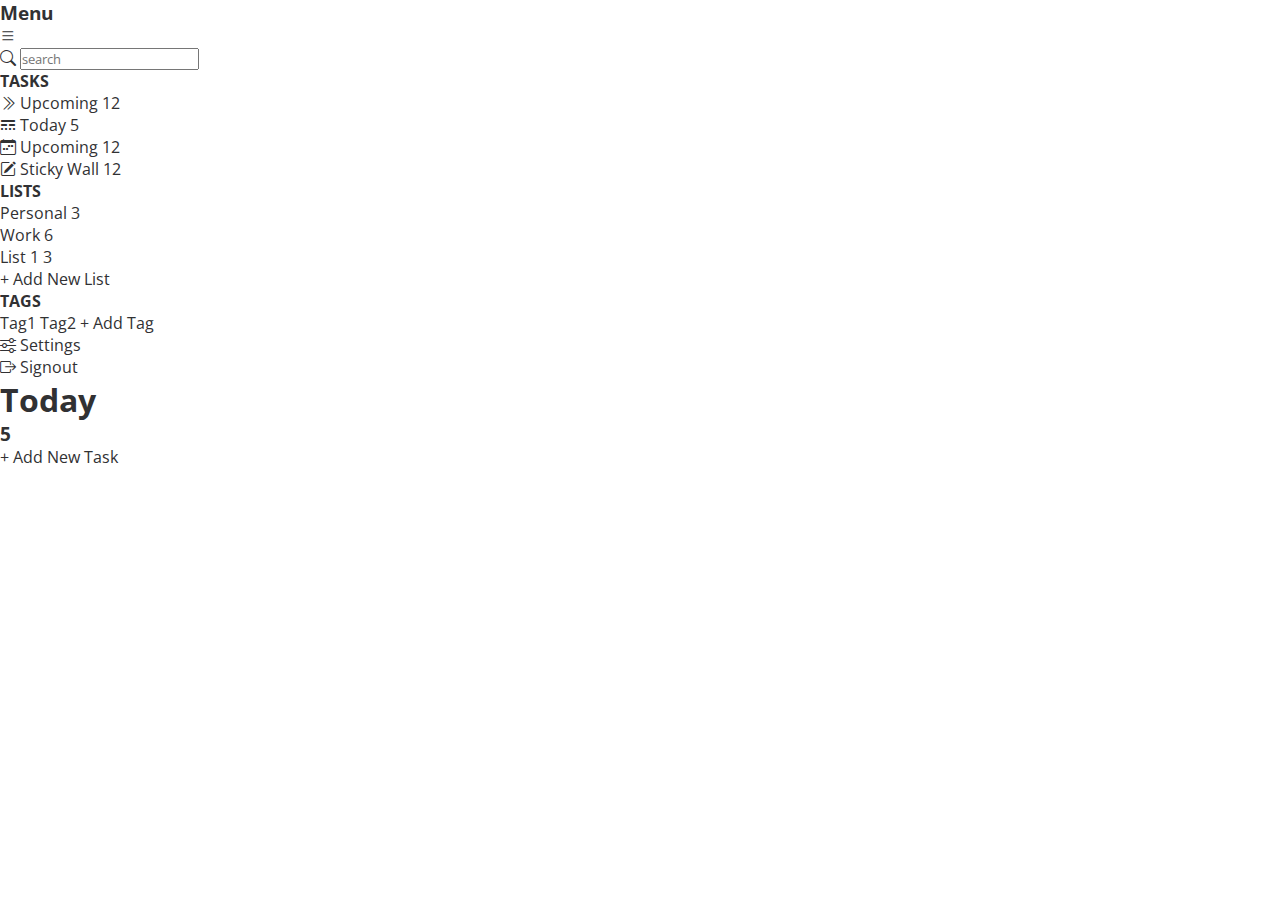
==== index.html @ 086d1498 "HTML dummy" ====
<!DOCTYPE html>
<html lang="en">
  <head>
    <meta charset="UTF-8" />
    <meta name="viewport" content="width=device-width, initial-scale=1.0" />
    <link
      href="https://fonts.googleapis.com/css2?family=Open+Sans:ital,wght@0,300..800;1,300..800&display=swap"
      rel="stylesheet"
    />
    <!--Bootstrap CDN-->
    <link
      href="https://cdn.jsdelivr.net/npm/bootstrap-icons@1.8.1/font/bootstrap-icons.css"
      rel="stylesheet"
    />

    <link rel="stylesheet" href="style.css" />
    <script src="app.js"></script>
    <title>Madue Todo App</title>
  </head>
  <body>
    <div class="todo">
      <div class="todoWrapper">
        <div class="sideNav">
          <div class="todoTop">
            <h3 class="title">Menu</h3>
            <div class="collapsible">
              <i class="bi bi-list"></i>
            </div>
          </div>
          <div class="search">
            <i class="bi bi-search"></i>
            <input type="text" placeholder="search" class="searchInput" />
          </div>
          <div class="sideMenu">
            <h4 class="sideMenuHeading">TASKS</h4>
            <div class="menuItem">
              <i class="bi bi-chevron-double-right"></i>
              <span class="menuItemTitle">Upcoming</span>
              <span class="menuItemCount">12</span>
            </div>
            <div class="menuItem">
              <i class="bi bi-border-style"></i>
              <span class="menuItemTitle">Today</span>
              <span class="menuItemCount">5</span>
            </div>
            <div class="menuItem">
              <i class="bi bi-calendar-week"></i>
              <span class="menuItemTitle">Upcoming</span>
              <span class="menuItemCount">12</span>
            </div>
            <div class="menuItem">
              <i class="bi bi-pencil-square"></i>
              <span class="menuItemTitle">Sticky Wall</span>
              <span class="menuItemCount">12</span>
            </div>
          </div>

          <div class="sideMenu">
            <h4 class="sideMenuHeading">LISTS</h4>
            <div class="menuItem">
              <span class="redbar"></span>
              <span class="menuItemTitle">Personal</span>
              <span class="menuItemCount">3</span>
            </div>
            <div class="menuItem">
              <span class="bluebar"></span>
              <span class="menuItemTitle">Work</span>
              <span class="menuItemCount">6</span>
            </div>
            <div class="menuItem">
              <span class="yellowbar"></span>
              <span class="menuItemTitle">List 1</span>
              <span class="menuItemCount">3</span>
            </div>
            <div class="menuItem" onclick="handleAddNewList()">
              <span>+</span>
              <span>Add New List</span>
            </div>
          </div>

          <div class="sideMenu">
            <h4 class="sideMenuHeading">TAGS</h4>
            <span class="tag">Tag1</span>
            <span class="tag">Tag2</span>
            <span class="tag">+ Add Tag</span>
          </div>

          <div class="sideNavFooter">
            <div>
              <i class="bi bi-sliders"></i>
              <span>Settings</span>
            </div>
            <div>
              <i class="bi bi-box-arrow-right"></i>
              <span>Signout</span>
            </div>
          </div>
        </div>

        <!--Main Body-->
        <div class="mainBody">
          <div class="mainBodyTop">
            <h1 class="mainBodyHeader">Today</h1>
            <h3 class="mainBodyDate">5</h3>
          </div>
          <div>
            <span>+ Add New Task</span>
          </div>
        </div>

        <div class="taskBar"></div>
      </div>
    </div>
  </body>
</html>
---- style.css ----
* {
  margin: 0;
  padding: 0;
  color: #313133;
  font-family: "Open Sans", sans-serif;
}
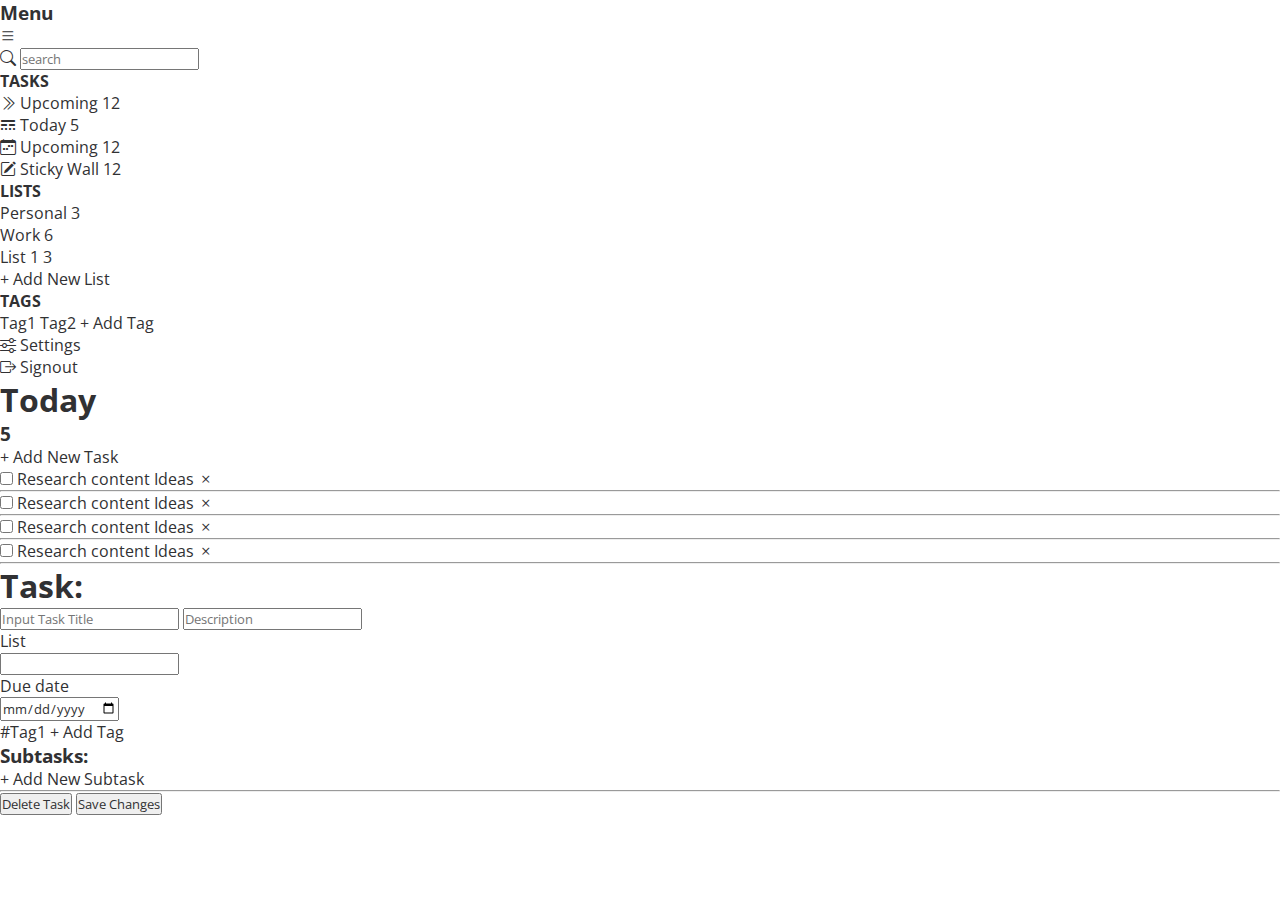
==== commit afe28d28: "HTML dummy done" ====
--- a/index.html
+++ b/index.html
@@ -103,12 +103,83 @@
             <h1 class="mainBodyHeader">Today</h1>
             <h3 class="mainBodyDate">5</h3>
           </div>
-          <div>
+          <div class="addNewBtn">
             <span>+ Add New Task</span>
+          </div>
+          <div class="todolist">
+            <ul>
+              <li class="listItem">
+                <input type="checkbox" id="checkbox" />
+                Research content Ideas
+                <i class="bi bi-x"></i>
+                <hr class="listItemhr" />
+              </li>
+              <li class="listItem">
+                <input type="checkbox" id="checkbox" />
+                Research content Ideas
+                <i class="bi bi-x"></i>
+                <hr class="listItemhr" />
+              </li>
+              <li class="listItem">
+                <input type="checkbox" id="checkbox" />
+                Research content Ideas
+                <i class="bi bi-x"></i>
+                <hr class="listItemhr" />
+              </li>
+              <li class="listItem">
+                <input type="checkbox" id="checkbox" />
+                Research content Ideas
+                <i class="bi bi-x"></i>
+                <hr class="listItemhr" />
+              </li>
+            </ul>
           </div>
         </div>
 
-        <div class="taskBar"></div>
+        <div class="taskbar">
+          <div class="taskbarWrapper">
+            <h1>Task:</h1>
+            <input
+              type="text"
+              id="taskbarTitle"
+              placeholder="Input Task Title"
+            />
+            <input type="text" placeholder="Description" id="taskbarDesc" />
+            <div class="taskbarSelect">
+              <span>List</span>
+              <div>
+                <input list="items" />
+                <datalist id="items">
+                  <option value="Personal"></option>
+                  <option value="Non-Personal"></option>
+                  <option value="Guest"></option>
+                </datalist>
+              </div>
+            </div>
+            <div class="taskbarSelect">
+              <span>Due date</span>
+              <div>
+                <input type="date" />
+              </div>
+            </div>
+            <div class="taskbarTag">
+              <span class="tag">#Tag1</span>
+              <span class="tag">+ Add Tag</span>
+            </div>
+            <div class="subtask">
+              <h3>Subtasks:</h3>
+              <ul>
+                <li>+ Add New Subtask</li>
+                <hr />
+              </ul>
+            </div>
+
+            <div class="taskBtn">
+              <button type="Submit" class="taskbtnItem">Delete Task</button>
+              <button type="Submit" class="taskbtnItem">Save Changes</button>
+            </div>
+          </div>
+        </div>
       </div>
     </div>
   </body>
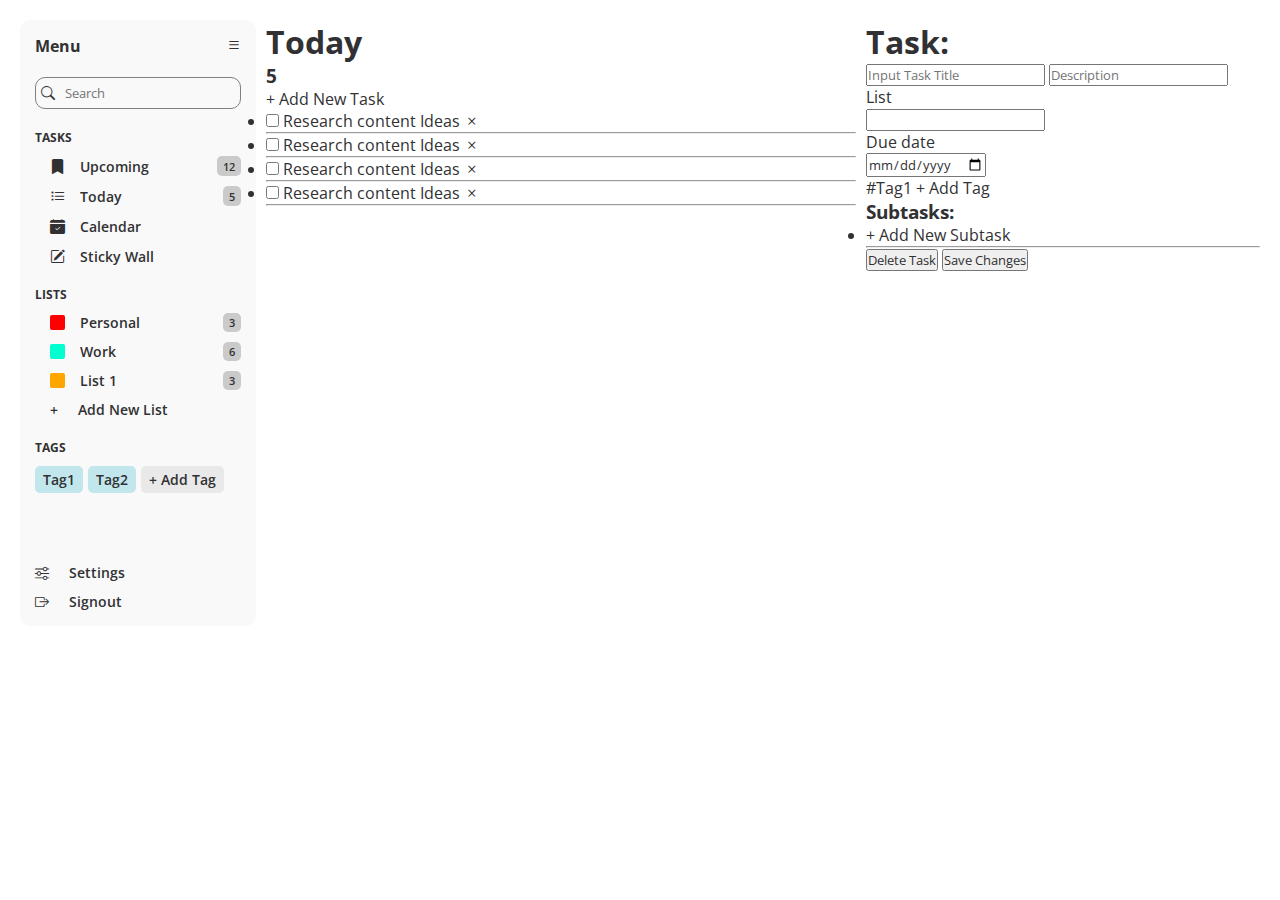
==== commit c9df950d: "Side navbar styled" ====
--- a/index.html
+++ b/index.html
@@ -29,68 +29,84 @@
           </div>
           <div class="search">
             <i class="bi bi-search"></i>
-            <input type="text" placeholder="search" class="searchInput" />
+            <input type="text" placeholder="Search" class="searchInput" />
           </div>
           <div class="sideMenu">
             <h4 class="sideMenuHeading">TASKS</h4>
             <div class="menuItem">
-              <i class="bi bi-chevron-double-right"></i>
-              <span class="menuItemTitle">Upcoming</span>
+              <div class="menuItemIcon">
+                <i class="bi bi-bookmark-fill"></i>
+                <span class="menuItemTitle">Upcoming</span>
+              </div>
               <span class="menuItemCount">12</span>
             </div>
             <div class="menuItem">
-              <i class="bi bi-border-style"></i>
-              <span class="menuItemTitle">Today</span>
+              <div class="menuItemIcon">
+                <i class="bi bi-list-task"></i>
+                <span class="menuItemTitle">Today</span>
+              </div>
               <span class="menuItemCount">5</span>
             </div>
             <div class="menuItem">
-              <i class="bi bi-calendar-week"></i>
-              <span class="menuItemTitle">Upcoming</span>
-              <span class="menuItemCount">12</span>
-            </div>
-            <div class="menuItem">
-              <i class="bi bi-pencil-square"></i>
-              <span class="menuItemTitle">Sticky Wall</span>
-              <span class="menuItemCount">12</span>
+              <div class="menuItemIcon">
+                <i class="bi bi-calendar-check-fill"></i>
+                <span class="menuItemTitle">Calendar</span>
+              </div>
+            </div>
+            <div class="menuItem">
+              <div class="menuItemIcon">
+                <i class="bi bi-pencil-square"></i>
+                <span class="menuItemTitle">Sticky Wall</span>
+              </div>
             </div>
           </div>
 
           <div class="sideMenu">
             <h4 class="sideMenuHeading">LISTS</h4>
             <div class="menuItem">
-              <span class="redbar"></span>
-              <span class="menuItemTitle">Personal</span>
+              <div class="menuItemIcon">
+                <span class="redbar"></span>
+                <span class="menuItemTitle">Personal</span>
+              </div>
               <span class="menuItemCount">3</span>
             </div>
             <div class="menuItem">
-              <span class="bluebar"></span>
-              <span class="menuItemTitle">Work</span>
+              <div class="menuItemIcon">
+                <span class="bluebar"></span>
+                <span class="menuItemTitle">Work</span>
+              </div>
               <span class="menuItemCount">6</span>
             </div>
             <div class="menuItem">
-              <span class="yellowbar"></span>
-              <span class="menuItemTitle">List 1</span>
+              <div class="menuItemIcon">
+                <span class="yellowbar"></span>
+                <span class="menuItemTitle">List 1</span>
+              </div>
               <span class="menuItemCount">3</span>
             </div>
             <div class="menuItem" onclick="handleAddNewList()">
-              <span>+</span>
-              <span>Add New List</span>
+              <div>
+                <span>+ &nbsp; &nbsp;</span>
+                <span>Add New List</span>
+              </div>
             </div>
           </div>
 
           <div class="sideMenu">
             <h4 class="sideMenuHeading">TAGS</h4>
-            <span class="tag">Tag1</span>
-            <span class="tag">Tag2</span>
-            <span class="tag">+ Add Tag</span>
+            <div class="sideMenuTag">
+              <span class="sidetag">Tag1</span>
+              <span class="sidetag">Tag2</span>
+              <span class="taglink"><a href="#">+ Add Tag</a></span>
+            </div>
           </div>
 
           <div class="sideNavFooter">
-            <div>
+            <div class="sideNavFooterItem">
               <i class="bi bi-sliders"></i>
               <span>Settings</span>
             </div>
-            <div>
+            <div class="sideNavFooterItem">
               <i class="bi bi-box-arrow-right"></i>
               <span>Signout</span>
             </div>
--- a/style.css
+++ b/style.css
@@ -4,3 +4,122 @@
   color: #313133;
   font-family: "Open Sans", sans-serif;
 }
+.todo {
+  padding: 20px;
+}
+.todoWrapper {
+  display: grid;
+  grid-template-columns: 1.2fr 3fr 2fr;
+  gap: 10px;
+}
+.sideNav {
+  background: #faf9f9;
+  display: flex;
+  flex-direction: column;
+  gap: 20px;
+  padding: 15px;
+  border-radius: 10px;
+  font-size: 14px;
+  font-weight: 600;
+}
+.todoTop {
+  display: flex;
+  justify-content: space-between;
+}
+.collapsible {
+  cursor: pointer;
+}
+.search {
+  display: flex;
+  gap: 10px;
+  align-items: center;
+  border: 1.5px solid #808080;
+  border-radius: 10px;
+  padding: 5px;
+}
+.searchInput {
+  width: 150px;
+  border: none;
+  height: 20px;
+  background: none;
+}
+.searchInput:focus {
+  outline: none;
+}
+.sideMenu {
+  display: flex;
+  flex-direction: column;
+  gap: 10px;
+}
+.sideMenuHeading {
+  font-size: 12px !important;
+}
+.menuItem {
+  display: flex;
+  justify-content: space-between;
+  margin-left: 15px;
+}
+.menuItemIcon {
+  display: flex;
+  gap: 15px;
+  align-items: center;
+}
+.menuItemIcon i {
+  font-size: 15px;
+  font-weight: 600;
+}
+.menuItemCount {
+  background: #cacaca;
+  padding: 0 6px;
+  font-size: 11px;
+  border-radius: 5px;
+  display: flex;
+  align-items: center;
+}
+.redbar {
+  background: red;
+  width: 15px;
+  height: 15px;
+  border-radius: 2px;
+}
+.bluebar {
+  background: #00ffd1;
+  width: 15px;
+  height: 15px;
+  border-radius: 2px;
+}
+.yellowbar {
+  background: orange;
+  width: 15px;
+  height: 15px;
+  border-radius: 2px;
+}
+.sideMenuTag {
+  display: flex;
+  gap: 5px;
+}
+.sidetag {
+  background: rgb(193, 230, 236);
+  padding: 4px 8px;
+  font-weight: 600;
+  border-radius: 5px;
+}
+.taglink {
+  background: #e9e9e9;
+  padding: 4px 8px;
+  font-weight: 600;
+  border-radius: 5px;
+}
+.taglink a {
+  text-decoration: none;
+}
+.sideNavFooter {
+  margin-top: 50px;
+  display: flex;
+  flex-direction: column;
+  gap: 10px;
+}
+.sideNavFooterItem {
+  display: flex;
+  gap: 20px;
+}
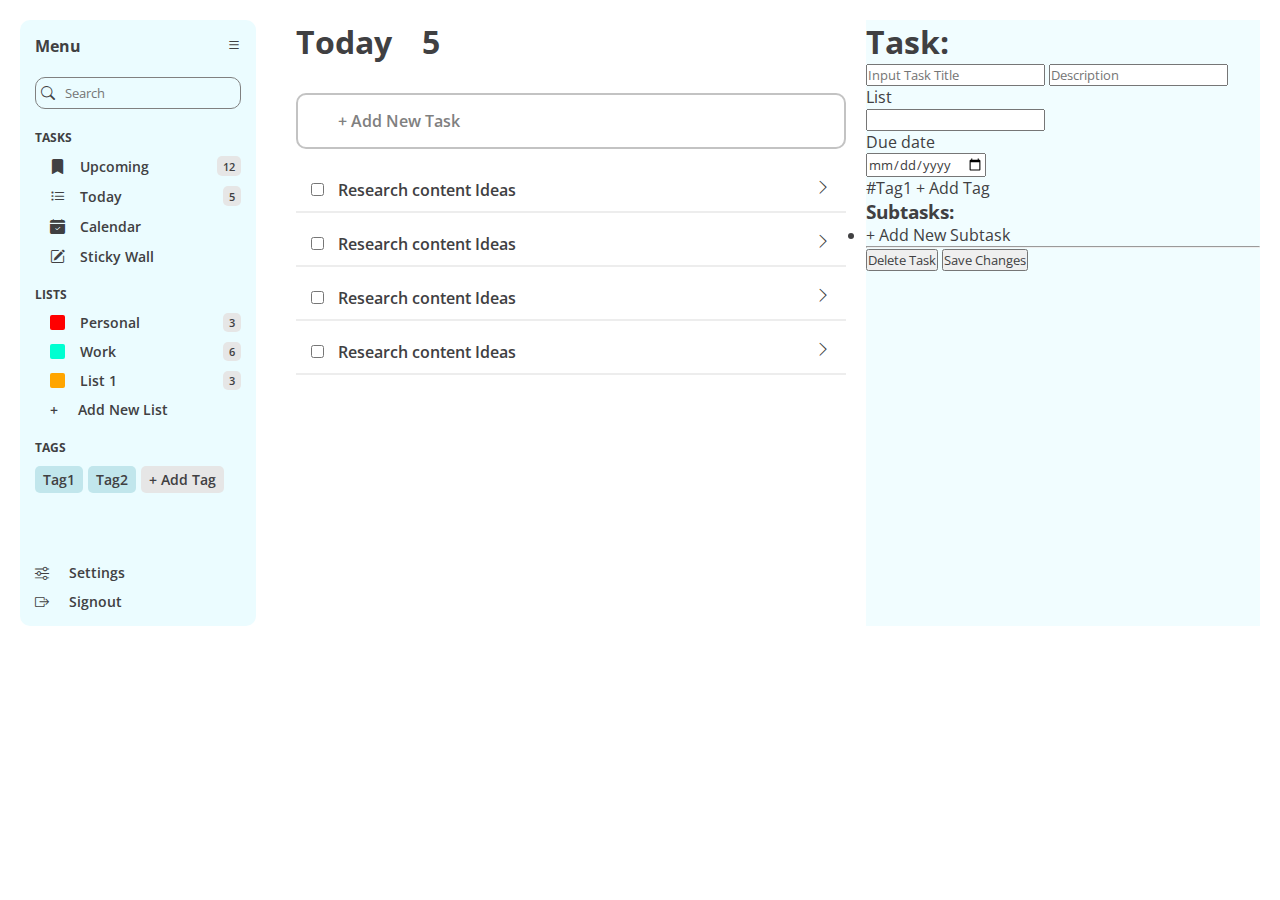
==== commit 63e5613f: "Main body todo styled" ====
--- a/index.html
+++ b/index.html
@@ -15,6 +15,7 @@
 
     <link rel="stylesheet" href="style.css" />
     <script src="app.js"></script>
+
     <title>Madue Todo App</title>
   </head>
   <body>
@@ -36,27 +37,27 @@
             <div class="menuItem">
               <div class="menuItemIcon">
                 <i class="bi bi-bookmark-fill"></i>
-                <span class="menuItemTitle">Upcoming</span>
+                <a href="#" class="menuItemTitle">Upcoming</a>
               </div>
               <span class="menuItemCount">12</span>
             </div>
             <div class="menuItem">
               <div class="menuItemIcon">
                 <i class="bi bi-list-task"></i>
-                <span class="menuItemTitle">Today</span>
+                <a href="#" class="menuItemTitle">Today</a>
               </div>
               <span class="menuItemCount">5</span>
             </div>
             <div class="menuItem">
               <div class="menuItemIcon">
                 <i class="bi bi-calendar-check-fill"></i>
-                <span class="menuItemTitle">Calendar</span>
+                <a href="#" class="menuItemTitle">Calendar</a>
               </div>
             </div>
             <div class="menuItem">
               <div class="menuItemIcon">
                 <i class="bi bi-pencil-square"></i>
-                <span class="menuItemTitle">Sticky Wall</span>
+                <a href="#" class="menuItemTitle">Sticky Wall</a>
               </div>
             </div>
           </div>
@@ -66,28 +67,28 @@
             <div class="menuItem">
               <div class="menuItemIcon">
                 <span class="redbar"></span>
-                <span class="menuItemTitle">Personal</span>
+                <a href="#" class="menuItemTitle">Personal</a>
               </div>
               <span class="menuItemCount">3</span>
             </div>
             <div class="menuItem">
               <div class="menuItemIcon">
                 <span class="bluebar"></span>
-                <span class="menuItemTitle">Work</span>
+                <a href="#" class="menuItemTitle">Work</a>
               </div>
               <span class="menuItemCount">6</span>
             </div>
             <div class="menuItem">
               <div class="menuItemIcon">
                 <span class="yellowbar"></span>
-                <span class="menuItemTitle">List 1</span>
+                <a href="#" class="menuItemTitle">List 1</a>
               </div>
               <span class="menuItemCount">3</span>
             </div>
             <div class="menuItem" onclick="handleAddNewList()">
               <div>
                 <span>+ &nbsp; &nbsp;</span>
-                <span>Add New List</span>
+                <a href="#" class="menuItemTitle">Add New List</a>
               </div>
             </div>
           </div>
@@ -104,11 +105,11 @@
           <div class="sideNavFooter">
             <div class="sideNavFooterItem">
               <i class="bi bi-sliders"></i>
-              <span>Settings</span>
+              <a href="#" class="menuItemTitle">Settings</a>
             </div>
             <div class="sideNavFooterItem">
               <i class="bi bi-box-arrow-right"></i>
-              <span>Signout</span>
+              <a href="#" class="menuItemTitle">Signout</a>
             </div>
           </div>
         </div>
@@ -117,41 +118,40 @@
         <div class="mainBody">
           <div class="mainBodyTop">
             <h1 class="mainBodyHeader">Today</h1>
-            <h3 class="mainBodyDate">5</h3>
-          </div>
-          <div class="addNewBtn">
-            <span>+ Add New Task</span>
-          </div>
+            <h1 class="mainBodyDate">5</h1>
+          </div>
+          <div class="addNewBtn">+ Add New Task</div>
           <div class="todolist">
             <ul>
               <li class="listItem">
                 <input type="checkbox" id="checkbox" />
                 Research content Ideas
-                <i class="bi bi-x"></i>
-                <hr class="listItemhr" />
-              </li>
-              <li class="listItem">
-                <input type="checkbox" id="checkbox" />
-                Research content Ideas
-                <i class="bi bi-x"></i>
-                <hr class="listItemhr" />
-              </li>
-              <li class="listItem">
-                <input type="checkbox" id="checkbox" />
-                Research content Ideas
-                <i class="bi bi-x"></i>
-                <hr class="listItemhr" />
-              </li>
-              <li class="listItem">
-                <input type="checkbox" id="checkbox" />
-                Research content Ideas
-                <i class="bi bi-x"></i>
-                <hr class="listItemhr" />
-              </li>
+                <i class="bi bi-chevron-right"></i>
+              </li>
+              <hr class="listItemhr" />
+              <li class="listItem">
+                <input type="checkbox" id="checkbox" />
+                Research content Ideas
+                <i class="bi bi-chevron-right"></i>
+              </li>
+              <hr class="listItemhr" />
+              <li class="listItem">
+                <input type="checkbox" id="checkbox" />
+                Research content Ideas
+                <i class="bi bi-chevron-right"></i>
+              </li>
+              <hr class="listItemhr" />
+              <li class="listItem">
+                <input type="checkbox" id="checkbox" />
+                Research content Ideas
+                <i class="bi bi-chevron-right"></i>
+              </li>
+              <hr class="listItemhr" />
             </ul>
           </div>
         </div>
 
+        <!-- Right taskbar -->
         <div class="taskbar">
           <div class="taskbarWrapper">
             <h1>Task:</h1>
--- a/style.css
+++ b/style.css
@@ -1,7 +1,7 @@
 * {
   margin: 0;
   padding: 0;
-  color: #313133;
+  color: #404042;
   font-family: "Open Sans", sans-serif;
 }
 .todo {
@@ -13,7 +13,7 @@
   gap: 10px;
 }
 .sideNav {
-  background: #faf9f9;
+  background: #ebfcff;
   display: flex;
   flex-direction: column;
   gap: 20px;
@@ -68,8 +68,11 @@
   font-size: 15px;
   font-weight: 600;
 }
+.menuItemTitle {
+  text-decoration: none;
+}
 .menuItemCount {
-  background: #cacaca;
+  background: #e6e6e6;
   padding: 0 6px;
   font-size: 11px;
   border-radius: 5px;
@@ -105,7 +108,7 @@
   border-radius: 5px;
 }
 .taglink {
-  background: #e9e9e9;
+  background: #e6e6e6;
   padding: 4px 8px;
   font-weight: 600;
   border-radius: 5px;
@@ -123,3 +126,50 @@
   display: flex;
   gap: 20px;
 }
+
+/* Main body  */
+.mainBody {
+  margin-left: 30px;
+  margin-right: 10px;
+}
+.mainBodyTop {
+  display: flex;
+  gap: 30px;
+  align-items: center;
+}
+.addNewBtn {
+  margin-top: 30px;
+  margin-bottom: 30px;
+  padding: 15px 40px;
+  border-radius: 10px;
+  font-weight: 600;
+  cursor: pointer;
+  border: 2px solid rgba(128, 128, 128, 0.473);
+  color: gray;
+}
+.todolist ul {
+  list-style-type: none;
+  display: flex;
+  flex-direction: column;
+  gap: 20px;
+}
+.listItem {
+  font-weight: 600;
+  padding: 0 15px;
+}
+.listItem input {
+  margin-right: 10px;
+}
+.listItemhr {
+  margin-top: -10px;
+  border: 0.5px solid rgba(219, 219, 219, 0.486);
+}
+.listItem i {
+  display: flex;
+  float: right;
+}
+
+/* Right Taskbar */
+.taskbar {
+  background: #ebfcffb0;
+}
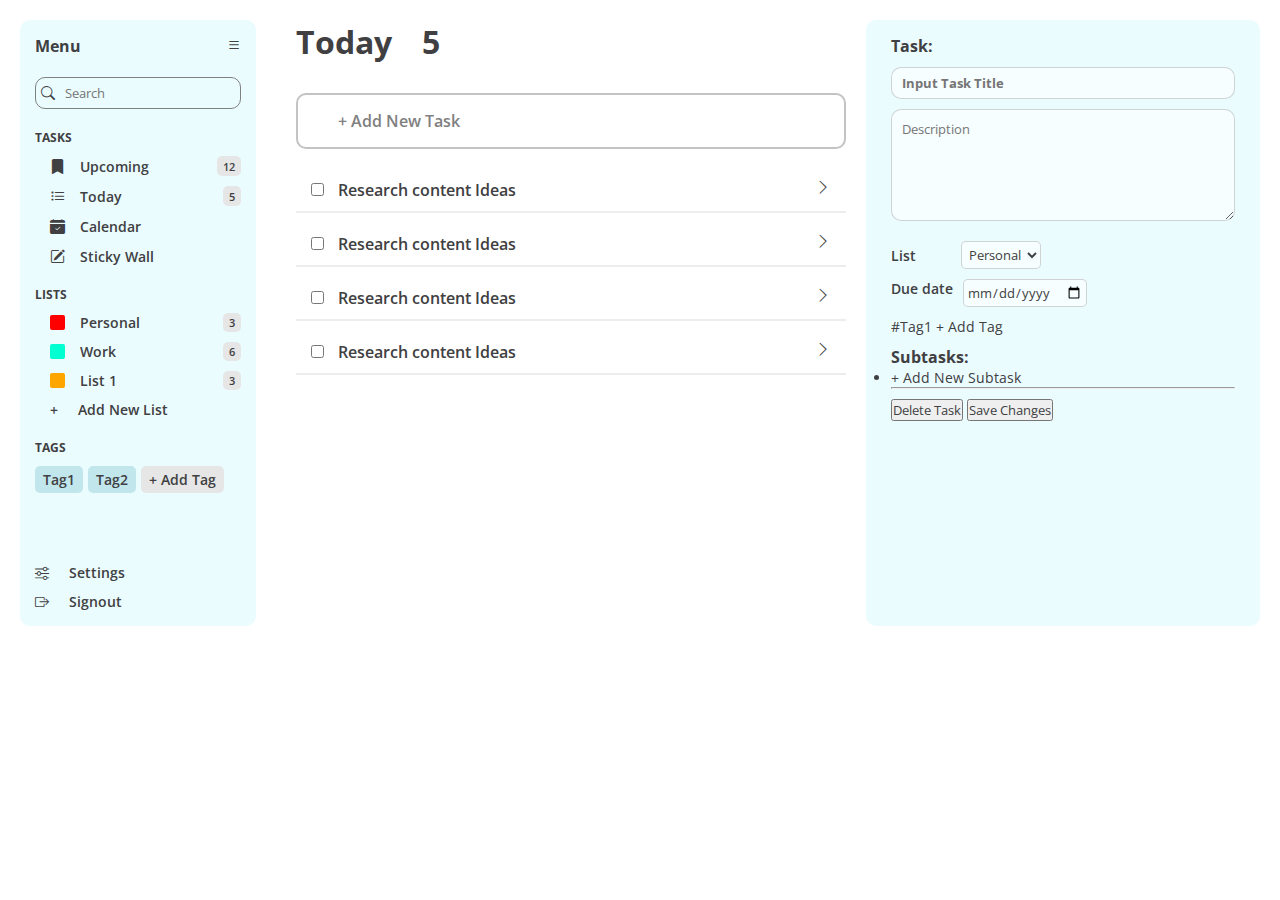
==== commit 4a9268b5: "todo test" ====
--- a/index.html
+++ b/index.html
@@ -154,29 +154,43 @@
         <!-- Right taskbar -->
         <div class="taskbar">
           <div class="taskbarWrapper">
-            <h1>Task:</h1>
-            <input
-              type="text"
-              id="taskbarTitle"
-              placeholder="Input Task Title"
-            />
-            <input type="text" placeholder="Description" id="taskbarDesc" />
+            <h3>Task:</h3>
+            <div class="taskForm">
+              <input
+                type="text"
+                id="taskTitle"
+                placeholder="Input Task Title"
+              />
+              <textarea
+                name=""
+                id="taskDesc"
+                cols="30"
+                rows="5"
+                placeholder="Description"
+              ></textarea>
+            </div>
+
             <div class="taskbarSelect">
-              <span>List</span>
-              <div>
-                <input list="items" />
+              <label for="list1">List</label>
+              <!-- <div>
+                <input list="items" id="list1" />
                 <datalist id="items">
                   <option value="Personal"></option>
                   <option value="Non-Personal"></option>
                   <option value="Guest"></option>
                 </datalist>
-              </div>
-            </div>
-            <div class="taskbarSelect">
+              </div> -->
+              <div>
+                <select name="Item" id="list1">
+                  <option value="1">Personal</option>
+                  <option value="2">Guest</option>
+                  <option value="2">Others</option>
+                </select>
+              </div>
+            </div>
+            <div class="taskbardate">
               <span>Due date</span>
-              <div>
-                <input type="date" />
-              </div>
+              <input type="date" />
             </div>
             <div class="taskbarTag">
               <span class="tag">#Tag1</span>
--- a/style.css
+++ b/style.css
@@ -171,5 +171,74 @@
 
 /* Right Taskbar */
 .taskbar {
-  background: #ebfcffb0;
-}
+  background: #ebfcff;
+  border-radius: 10px;
+}
+.taskbarWrapper {
+  padding: 15px 25px;
+  display: flex;
+  flex-direction: column;
+  gap: 10px;
+  font-size: 14px;
+}
+.taskForm {
+  display: flex;
+  flex-direction: column;
+  gap: 10px;
+}
+.taskForm input {
+  border: 1px solid rgba(128, 128, 128, 0.336);
+  padding: 10px;
+  font-weight: bold;
+  background: #f7feff;
+}
+.taskForm input:focus {
+  outline: none;
+  padding: 10px;
+  font-weight: normal;
+}
+#taskTitle {
+  height: 10px;
+  border-radius: 10px;
+}
+#taskDesc {
+  border-radius: 10px;
+  padding: 10px;
+  background: #f7feff;
+  border: 1px solid rgba(128, 128, 128, 0.336);
+}
+#taskDesc:focus {
+  outline: none;
+}
+.taskbarSelect {
+  margin-top: 10px;
+  display: flex;
+  gap: 45px;
+  display: flex;
+  align-items: center;
+}
+.taskbarSelect label {
+  font-weight: 600;
+}
+#list1 {
+  border: 1px solid rgba(128, 128, 128, 0.336);
+  background: #f7feff;
+  border-radius: 5px;
+  padding: 3px;
+}
+#list1:focus {
+  outline: none;
+}
+.taskbardate {
+  display: flex;
+  gap: 10px;
+}
+.taskbardate span {
+  font-weight: 600;
+}
+.taskbardate input {
+  border: 1px solid rgba(128, 128, 128, 0.336);
+  background: #f7feff;
+  border-radius: 5px;
+  padding: 3px;
+}
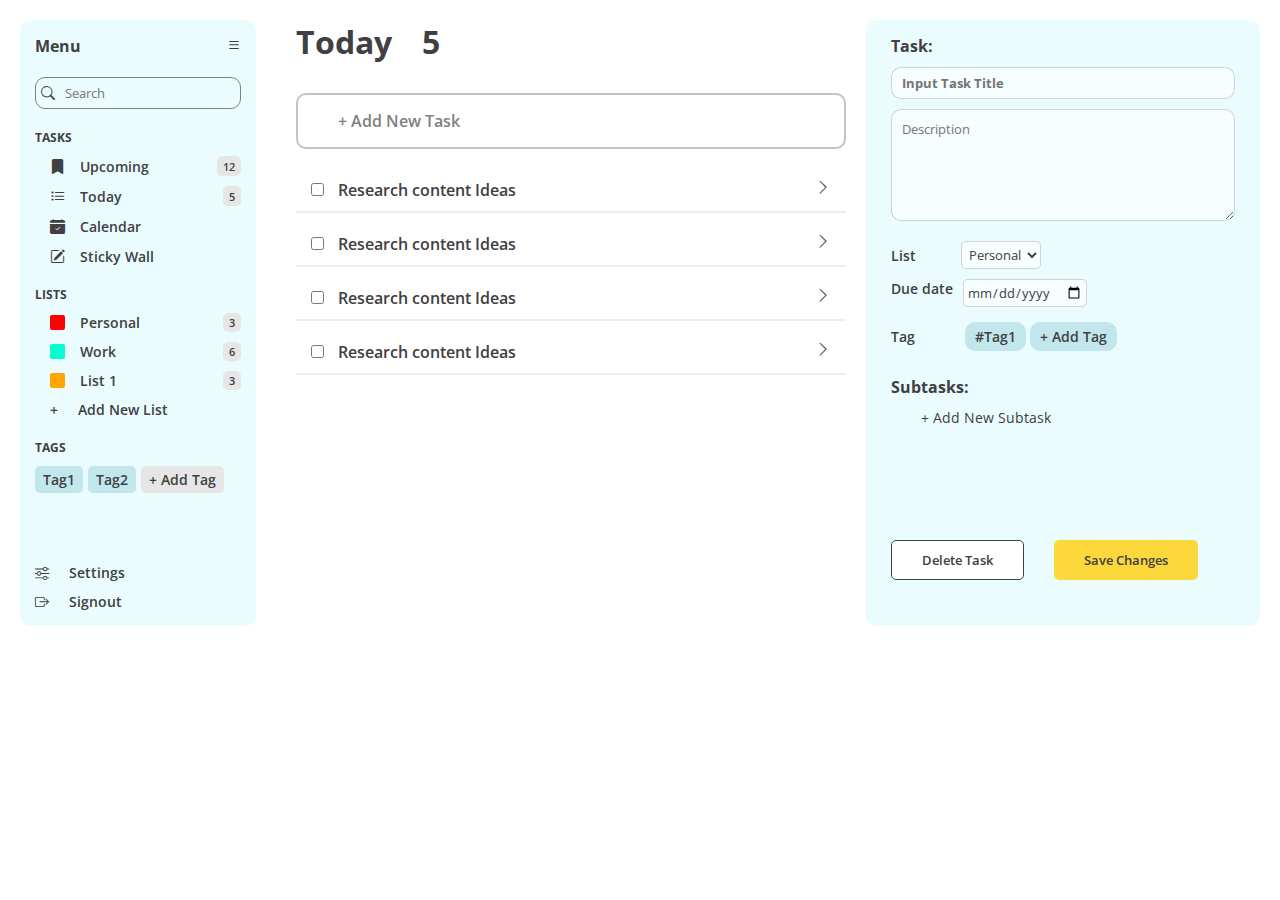
==== commit 1a90f292: "Done styling" ====
--- a/index.html
+++ b/index.html
@@ -193,20 +193,27 @@
               <input type="date" />
             </div>
             <div class="taskbarTag">
-              <span class="tag">#Tag1</span>
-              <span class="tag">+ Add Tag</span>
+              <span>Tag</span>
+              <div>
+                <span class="tag">#Tag1</span>
+                <span class="tag">+ Add Tag</span>
+              </div>
             </div>
             <div class="subtask">
               <h3>Subtasks:</h3>
-              <ul>
-                <li>+ Add New Subtask</li>
-                <hr />
-              </ul>
+              <div class="childSubtask">
+                <span onclick="addSubTask()">+ Add New Subtask</span>
+                <ul id="subtask"></ul>
+              </div>
             </div>
 
             <div class="taskBtn">
-              <button type="Submit" class="taskbtnItem">Delete Task</button>
-              <button type="Submit" class="taskbtnItem">Save Changes</button>
+              <button type="Submit" onclick="deleteTodo()" class="deleteTodo">
+                Delete Task
+              </button>
+              <button type="Submit" onclick="addTodo()" class="addTodo">
+                Save Changes
+              </button>
             </div>
           </div>
         </div>
--- a/style.css
+++ b/style.css
@@ -242,3 +242,49 @@
   border-radius: 5px;
   padding: 3px;
 }
+.taskbarTag {
+  display: flex;
+  gap: 50px;
+  margin-top: 10px;
+}
+.taskbarTag span {
+  font-weight: 600;
+}
+.tag {
+  background: rgb(193, 230, 236);
+  padding: 5px 10px;
+  border-radius: 10px;
+}
+.subtask {
+  margin-top: 20px;
+  display: flex;
+  flex-direction: column;
+  gap: 10px;
+}
+.childSubtask {
+  margin-left: 30px;
+}
+.taskBtn {
+  margin-top: 30%;
+  display: flex;
+  gap: 30px;
+}
+.deleteTodo {
+  padding: 10px 30px;
+  border: 1px solid #404042;
+  background: #ffff;
+  border-radius: 5px;
+  font-weight: 600;
+  cursor: pointer;
+}
+.deleteTodo:hover {
+  background: #eeeeee;
+}
+.addTodo {
+  padding: 10px 30px;
+  background: rgb(252, 216, 58);
+  border: none;
+  border-radius: 5px;
+  font-weight: 600;
+  cursor: pointer;
+}
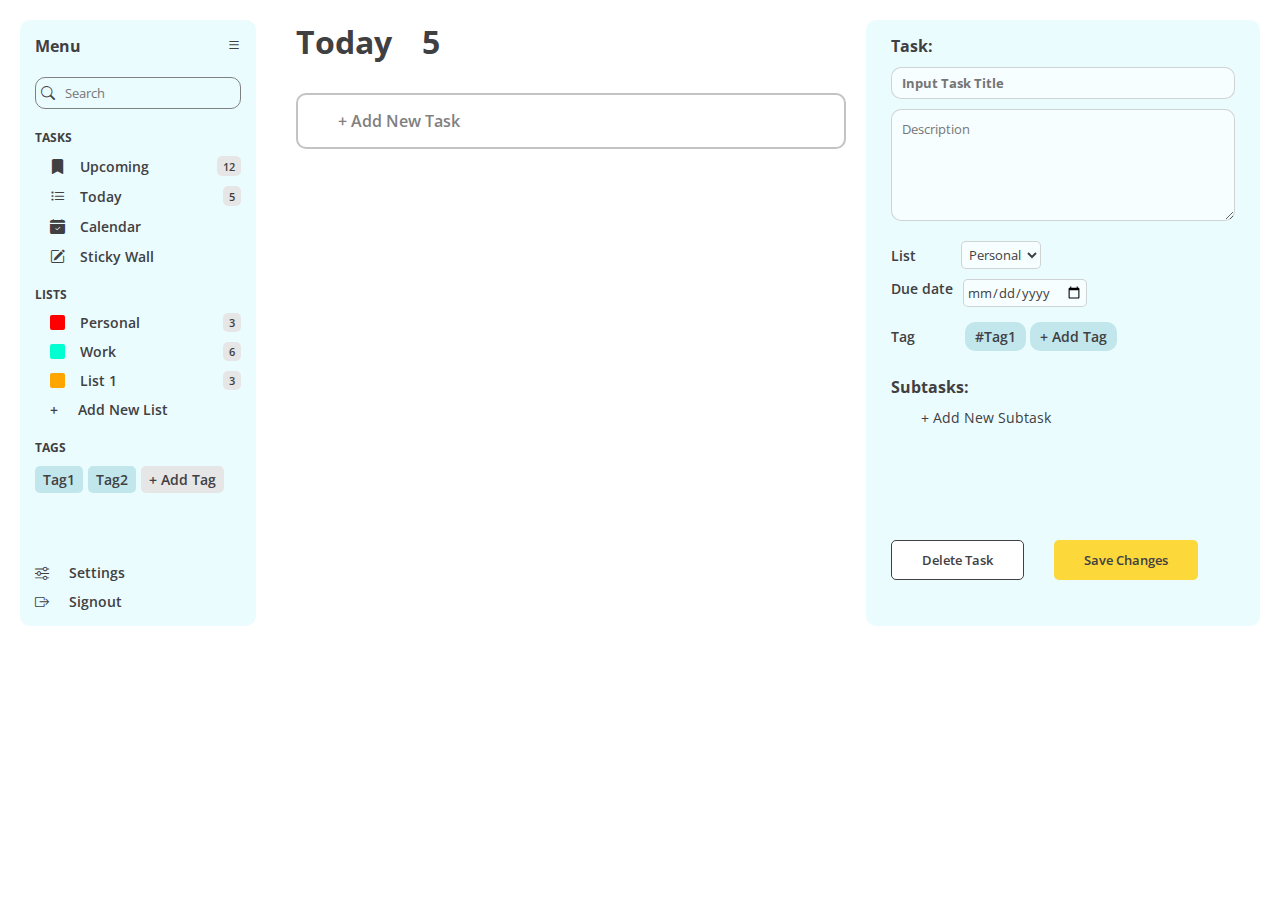
==== commit 04aa1dc4: "Todolist is now printing to screen" ====
--- a/index.html
+++ b/index.html
@@ -121,9 +121,9 @@
             <h1 class="mainBodyDate">5</h1>
           </div>
           <div class="addNewBtn">+ Add New Task</div>
-          <div class="todolist">
-            <ul>
-              <li class="listItem">
+          <div id="todolist">
+            <ul id="todos">
+              <!-- <li class="listItem">
                 <input type="checkbox" id="checkbox" />
                 Research content Ideas
                 <i class="bi bi-chevron-right"></i>
@@ -146,7 +146,7 @@
                 Research content Ideas
                 <i class="bi bi-chevron-right"></i>
               </li>
-              <hr class="listItemhr" />
+              <hr class="listItemhr" /> -->
             </ul>
           </div>
         </div>
@@ -208,10 +208,10 @@
             </div>
 
             <div class="taskBtn">
-              <button type="Submit" onclick="deleteTodo()" class="deleteTodo">
+              <button type="Submit" onclick="deleteTodo()" id="deleteTodo">
                 Delete Task
               </button>
-              <button type="Submit" onclick="addTodo()" class="addTodo">
+              <button type="Submit" onclick="addTodo()" id="addTodo">
                 Save Changes
               </button>
             </div>
--- a/style.css
+++ b/style.css
@@ -147,7 +147,7 @@
   border: 2px solid rgba(128, 128, 128, 0.473);
   color: gray;
 }
-.todolist ul {
+#todolist ul {
   list-style-type: none;
   display: flex;
   flex-direction: column;
@@ -269,7 +269,7 @@
   display: flex;
   gap: 30px;
 }
-.deleteTodo {
+#deleteTodo {
   padding: 10px 30px;
   border: 1px solid #404042;
   background: #ffff;
@@ -277,10 +277,10 @@
   font-weight: 600;
   cursor: pointer;
 }
-.deleteTodo:hover {
+#deleteTodo:hover {
   background: #eeeeee;
 }
-.addTodo {
+#addTodo {
   padding: 10px 30px;
   background: rgb(252, 216, 58);
   border: none;
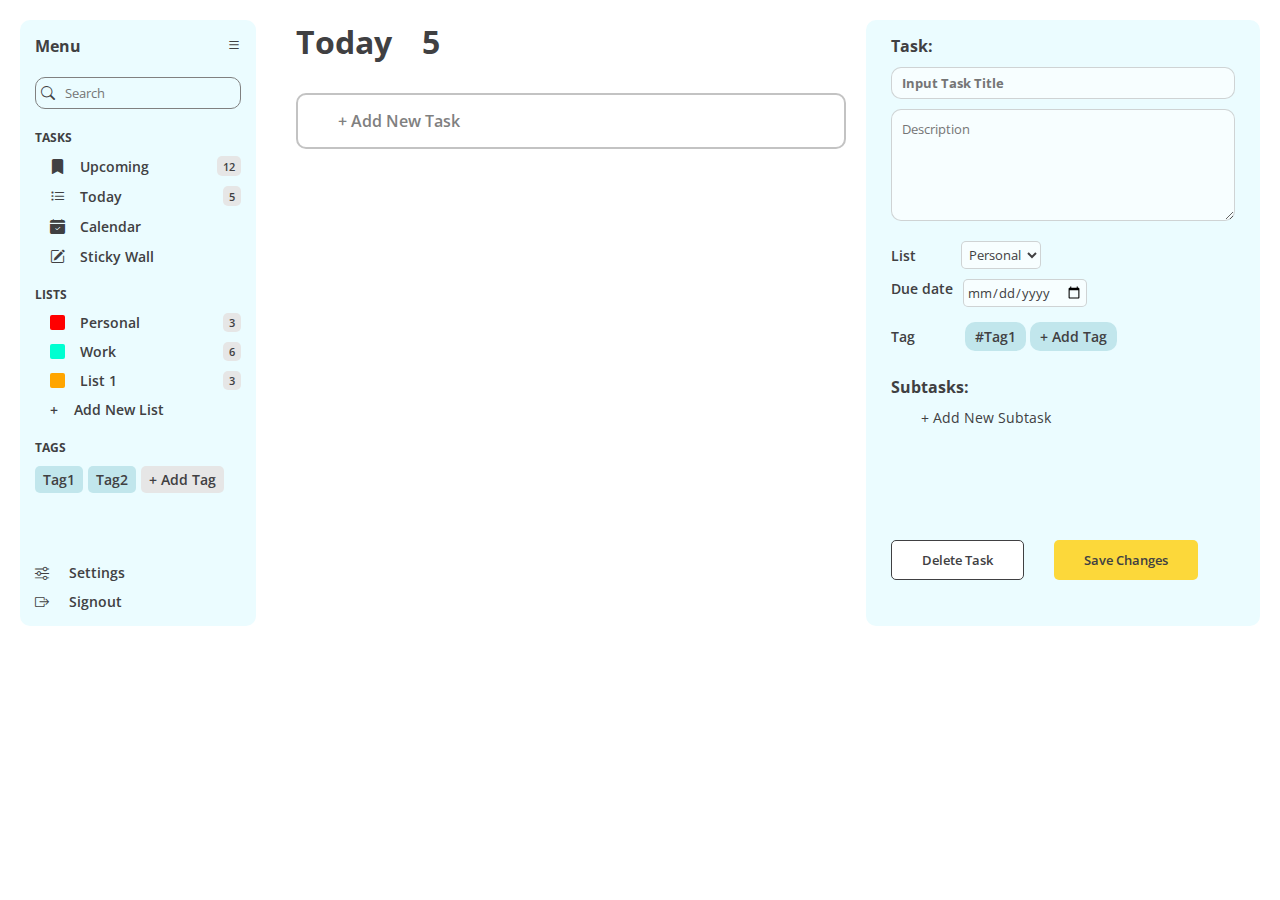
==== commit 22c37c95: "todo input append to screen from form" ====
--- a/index.html
+++ b/index.html
@@ -87,8 +87,7 @@
             </div>
             <div class="menuItem" onclick="handleAddNewList()">
               <div>
-                <span>+ &nbsp; &nbsp;</span>
-                <a href="#" class="menuItemTitle">Add New List</a>
+                <span>+ &nbsp; &nbsp;Add New List</span>
               </div>
             </div>
           </div>
@@ -98,7 +97,7 @@
             <div class="sideMenuTag">
               <span class="sidetag">Tag1</span>
               <span class="sidetag">Tag2</span>
-              <span class="taglink"><a href="#">+ Add Tag</a></span>
+              <span class="taglink">+ Add Tag</span>
             </div>
           </div>
 
--- a/style.css
+++ b/style.css
@@ -151,8 +151,12 @@
   list-style-type: none;
   display: flex;
   flex-direction: column;
-  gap: 20px;
-}
+  gap: 10px;
+}
+/* #todos {
+  align-items: start;
+  display: flex;
+} */
 .listItem {
   font-weight: 600;
   padding: 0 15px;
@@ -167,6 +171,9 @@
 .listItem i {
   display: flex;
   float: right;
+}
+hr {
+  border: 0.2px solid rgba(180, 180, 180, 0.253);
 }
 
 /* Right Taskbar */
